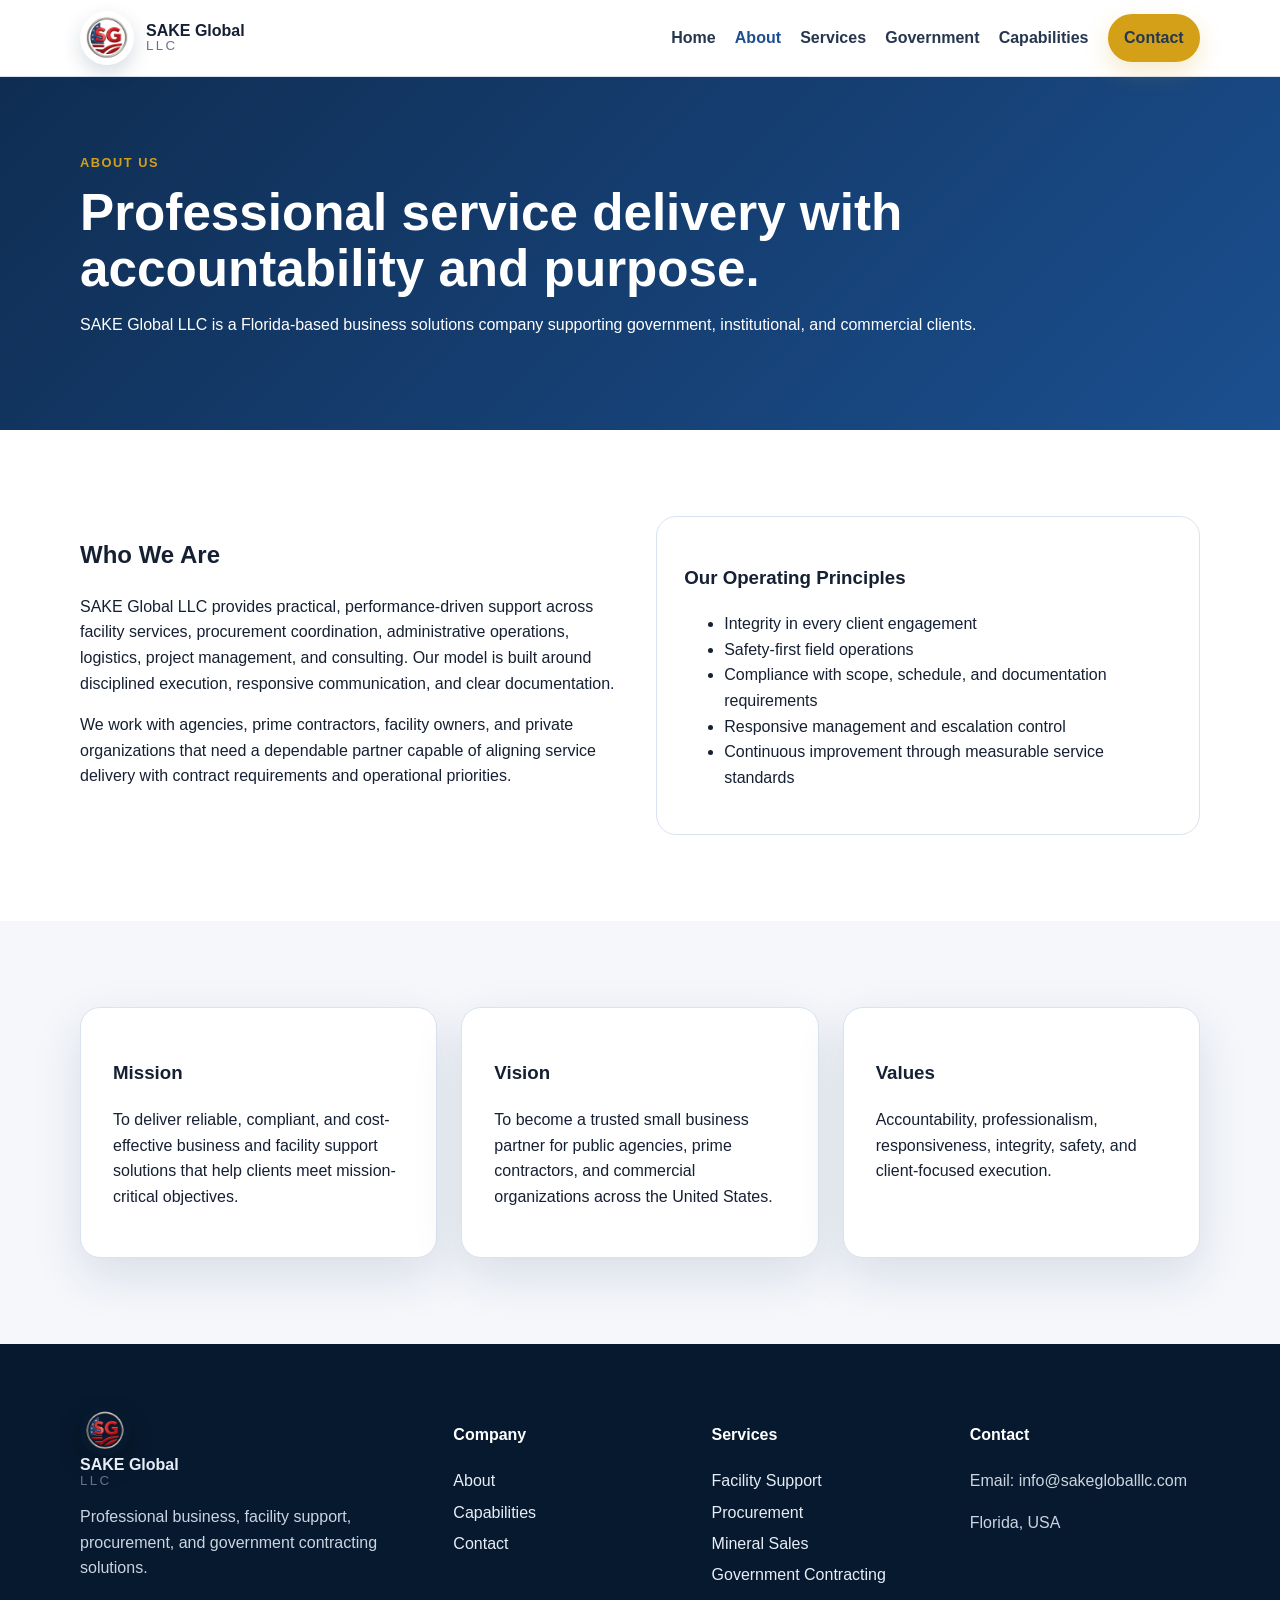
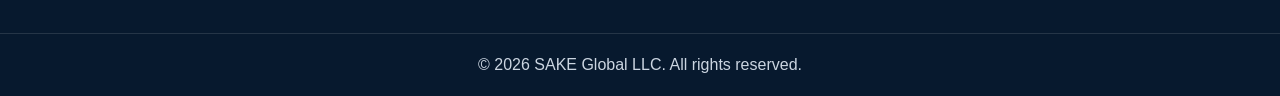
==== pages/about.html @ 5fb4ec03 "Initial commit" ====
﻿<!DOCTYPE html><html lang="en"><head><meta charset="UTF-8"><meta name="viewport" content="width=device-width, initial-scale=1.0"><title>About | SAKE Global LLC</title><link rel="icon" href="../assets/img/emboss-sg-logo.png" type="image/png"><link rel="stylesheet" href="../assets/css/styles.css"></head><body><header class="site-header"><div class="container nav-wrap"><a class="logo" href="../index.html"><img class="logo-mark" src="../assets/img/emboss-sg-logo.png" alt=""><span class="logo-text"><strong>SAKE Global</strong><small>LLC</small></span></a><button class="nav-toggle" aria-label="Open navigation" aria-expanded="false">&#9776;</button><nav class="site-nav"><a href="../index.html">Home</a><a class="active" href="about.html">About</a><a href="services.html">Services</a><a href="government.html">Government</a><a href="capabilities.html">Capabilities</a><a class="btn btn-small" href="contact.html">Contact</a></nav></div></header><main><section class="page-hero"><div class="container"><p class="eyebrow">About us</p><h1>Professional service delivery with accountability and purpose.</h1><p>SAKE Global LLC is a Florida-based business solutions company supporting government, institutional, and commercial clients.</p></div></section><section class="section"><div class="container content-grid"><div><h2>Who We Are</h2><p>SAKE Global LLC provides practical, performance-driven support across facility services, procurement coordination, administrative operations, logistics, project management, and consulting. Our model is built around disciplined execution, responsive communication, and clear documentation.</p><p>We work with agencies, prime contractors, facility owners, and private organizations that need a dependable partner capable of aligning service delivery with contract requirements and operational priorities.</p></div><div class="list-card"><h3>Our Operating Principles</h3><ul><li>Integrity in every client engagement</li><li>Safety-first field operations</li><li>Compliance with scope, schedule, and documentation requirements</li><li>Responsive management and escalation control</li><li>Continuous improvement through measurable service standards</li></ul></div></div></section><section class="section alt"><div class="container cards three"><article class="card"><h3>Mission</h3><p>To deliver reliable, compliant, and cost-effective business and facility support solutions that help clients meet mission-critical objectives.</p></article><article class="card"><h3>Vision</h3><p>To become a trusted small business partner for public agencies, prime contractors, and commercial organizations across the United States.</p></article><article class="card"><h3>Values</h3><p>Accountability, professionalism, responsiveness, integrity, safety, and client-focused execution.</p></article></div></section></main><footer class="site-footer"><div class="container footer-grid"><div><a class="logo footer-logo" href="../index.html"><img class="logo-mark" src="../assets/img/emboss-sg-logo.png" alt=""><span class="logo-text"><strong>SAKE Global</strong><small>LLC</small></span></a><p>Professional business, facility support, procurement, and government contracting solutions.</p></div><div><h4>Company</h4><a href="about.html">About</a><a href="capabilities.html">Capabilities</a><a href="contact.html">Contact</a></div><div><h4>Services</h4><a href="services.html">Facility Support</a><a href="services.html">Procurement</a><a href="services.html">Mineral Sales</a><a href="government.html">Government Contracting</a></div><div><h4>Contact</h4><p>Email: info@sakegloballlc.com</p><p>Florida, USA</p></div></div><div class="footer-bottom">&copy; <span id="year"></span> SAKE Global LLC. All rights reserved.</div></footer><script src="../assets/js/main.js"></script></body></html>
---- assets/css/styles.css ----
:root{
  --navy:#0f2d52;--blue:#1b4f8f;--gold:#d4a017;--ink:#162033;--muted:#64748b;--light:#f5f7fb;--white:#fff;--border:#d9e2ef;--shadow:0 18px 50px rgba(15,45,82,.12);--radius:20px
}
*{box-sizing:border-box}html{scroll-behavior:smooth}body{margin:0;font-family:Inter,Segoe UI,Roboto,Arial,sans-serif;color:var(--ink);line-height:1.6;background:var(--white)}a{color:inherit;text-decoration:none}.container{width:min(1120px,92%);margin:auto}.site-header{position:sticky;top:0;background:rgba(255,255,255,.94);backdrop-filter:blur(12px);border-bottom:1px solid var(--border);z-index:20}.nav-wrap{display:flex;align-items:center;justify-content:space-between;min-height:76px}.logo{display:flex;gap:.75rem;align-items:center}.logo-mark{display:block;width:54px;height:54px;border-radius:50%;object-fit:cover;box-shadow:0 8px 20px rgba(15,45,82,.16)}.logo-text{display:flex;flex-direction:column;line-height:1.1}.logo-text small{color:var(--muted);letter-spacing:.18em;text-transform:uppercase}.site-nav{display:flex;align-items:center;gap:1.2rem;font-weight:600}.site-nav a{color:#26364f}.site-nav a:hover,.site-nav .active{color:var(--blue)}.nav-toggle{display:none;background:none;border:0;font-size:1.8rem}.btn{display:inline-flex;align-items:center;justify-content:center;padding:.9rem 1.25rem;border-radius:999px;background:var(--gold);color:#10233d;font-weight:800;border:2px solid var(--gold);box-shadow:0 10px 25px rgba(212,160,23,.22)}.btn:hover{transform:translateY(-1px)}.btn-outline{background:transparent;color:var(--white);border-color:rgba(255,255,255,.55);box-shadow:none}.btn-small{padding:.55rem .9rem}.hero{background:linear-gradient(135deg,rgba(15,45,82,.97),rgba(27,79,143,.9)),radial-gradient(circle at 80% 15%,rgba(212,160,23,.4),transparent 30%);color:var(--white);padding:92px 0}.hero-grid{display:grid;grid-template-columns:1.2fr .8fr;gap:48px;align-items:center}.eyebrow{margin:0 0 .75rem;color:var(--gold);font-weight:800;letter-spacing:.12em;text-transform:uppercase;font-size:.8rem}.hero h1{font-size:clamp(2.4rem,5vw,4.8rem);line-height:1.02;margin:.2rem 0 1.2rem}.hero-lead{font-size:1.18rem;color:#dbe7f5;max-width:720px}.hero-actions{display:flex;gap:1rem;flex-wrap:wrap;margin:2rem 0}.trust-row{display:flex;gap:.75rem;flex-wrap:wrap}.trust-row span{padding:.45rem .75rem;background:rgba(255,255,255,.1);border:1px solid rgba(255,255,255,.18);border-radius:999px}.hero-card{background:rgba(255,255,255,.1);border:1px solid rgba(255,255,255,.22);border-radius:var(--radius);padding:2rem;box-shadow:var(--shadow)}.hero-logo{display:block;width:min(210px,64%);aspect-ratio:1;margin:0 auto 1.5rem;border-radius:50%;object-fit:cover;box-shadow:0 20px 45px rgba(0,0,0,.24)}.check-list{padding:0;margin:0;list-style:none}.check-list li{padding:.7rem 0 .7rem 2rem;position:relative;border-bottom:1px solid rgba(255,255,255,.14)}.check-list li:before{content:'\2713';position:absolute;left:0;color:var(--gold);font-weight:900}.section{padding:86px 0}.section.alt{background:var(--light)}.section-heading{text-align:center;max-width:760px;margin-bottom:36px}.section-heading h2,.split h2,.cta h2{font-size:clamp(2rem,3.5vw,3rem);line-height:1.1;margin:.2rem 0 1rem}.cards{display:grid;gap:24px}.cards.three{grid-template-columns:repeat(3,1fr)}.card{background:var(--white);border:1px solid var(--border);border-radius:var(--radius);padding:2rem;box-shadow:var(--shadow)}.icon{width:48px;height:48px;border-radius:14px;background:#eef4fb;color:var(--blue);display:grid;place-items:center;font-weight:900;margin-bottom:1rem}.split{display:grid;grid-template-columns:1fr 1fr;gap:48px;align-items:start}.feature-list{display:grid;gap:16px}.feature-list div{background:var(--white);border:1px solid var(--border);border-radius:16px;padding:1.2rem}.feature-list strong{display:block;color:var(--navy)}.feature-list span{color:var(--muted)}.text-link{color:var(--blue);font-weight:800}.cta{padding-top:0}.cta-box{display:flex;align-items:center;justify-content:space-between;gap:24px;background:var(--navy);color:var(--white);border-radius:28px;padding:44px}.site-footer{background:#07192e;color:#cbd5e1;padding-top:56px}.footer-grid{display:grid;grid-template-columns:1.5fr 1fr 1fr 1fr;gap:28px}.site-footer a{display:block;color:#e8eef7;margin:.35rem 0}.site-footer h4{color:#fff}.footer-bottom{text-align:center;border-top:1px solid rgba(255,255,255,.12);margin-top:36px;padding:18px}.footer-logo .logo-mark{width:50px;height:50px;box-shadow:0 10px 24px rgba(0,0,0,.22)}.page-hero{background:linear-gradient(135deg,var(--navy),var(--blue));color:var(--white);padding:76px 0}.page-hero h1{font-size:clamp(2.2rem,4vw,4rem);line-height:1.08;margin:.2rem 0}.content-grid{display:grid;grid-template-columns:1fr 1fr;gap:32px}.list-card{background:var(--white);border:1px solid var(--border);border-radius:var(--radius);padding:1.7rem}.contact-grid{display:grid;grid-template-columns:1fr 1fr;gap:36px}.form{display:grid;gap:14px}.form input,.form textarea,.form select{width:100%;padding:1rem;border:1px solid var(--border);border-radius:14px;font:inherit}.form textarea{min-height:150px}.notice{padding:1rem;border-left:4px solid var(--gold);background:#fff8e3;border-radius:12px}@media(max-width:820px){.nav-toggle{display:block}.site-nav{position:absolute;left:0;right:0;top:76px;background:#fff;display:none;flex-direction:column;align-items:flex-start;padding:1rem 4%;border-bottom:1px solid var(--border)}.site-nav.open{display:flex}.hero-grid,.split,.content-grid,.contact-grid{grid-template-columns:1fr}.cards.three,.footer-grid{grid-template-columns:1fr}.cta-box{flex-direction:column;align-items:flex-start}.btn-outline{color:var(--white)}.hero{padding:70px 0}.hero-logo{width:min(180px,72%)}}
.service-browser{display:grid;grid-template-columns:1.25fr .85fr;gap:28px;align-items:start}.service-list{display:grid;grid-template-columns:repeat(2,minmax(0,1fr));gap:18px}.service-card{appearance:none;background:var(--white);border:1px solid var(--border);border-radius:var(--radius);box-shadow:0 14px 34px rgba(15,45,82,.1);color:var(--ink);cursor:pointer;display:grid;font:inherit;gap:.75rem;overflow:hidden;padding:0 0 1.2rem;text-align:left;transition:border-color .2s ease,box-shadow .2s ease,transform .2s ease}.service-card:hover,.service-card.active{border-color:rgba(27,79,143,.55);box-shadow:0 20px 45px rgba(15,45,82,.16);transform:translateY(-2px)}.service-card:focus-visible{outline:3px solid rgba(212,160,23,.5);outline-offset:3px}.service-card img{aspect-ratio:16/10;display:block;height:auto;object-fit:cover;width:100%}.service-card .icon{margin:0 1.2rem}.service-card strong{color:var(--navy);display:block;font-size:1.05rem;line-height:1.25;margin:0 1.2rem}.service-card span:last-child{color:var(--muted);display:block;font-size:.95rem;line-height:1.45;margin:0 1.2rem}.service-detail{background:#0b2038;border:1px solid rgba(255,255,255,.12);border-radius:var(--radius);box-shadow:0 22px 60px rgba(7,25,46,.24);color:var(--white);overflow:hidden;padding:1.4rem;position:sticky;top:98px;transition:opacity .18s ease,transform .18s ease}.service-detail.is-changing{opacity:.55;transform:translateY(4px)}.service-detail>img{aspect-ratio:16/10;border-radius:16px;display:block;margin-bottom:1.3rem;object-fit:cover;width:100%}.service-detail h2{font-size:clamp(1.7rem,2.4vw,2.45rem);line-height:1.08;margin:.2rem 0 1rem}.service-detail p:not(.eyebrow){color:#dbe7f5}.check-list.dark li{border-bottom:1px solid rgba(255,255,255,.12)}.service-detail-actions{align-items:center;display:flex;gap:1rem;justify-content:space-between;margin-top:1.4rem}.service-stepper{display:flex;gap:.55rem}.service-stepper button{align-items:center;background:rgba(255,255,255,.1);border:1px solid rgba(255,255,255,.26);border-radius:50%;color:var(--white);cursor:pointer;display:inline-flex;font-size:1.2rem;font-weight:900;height:44px;justify-content:center;width:44px}.service-stepper button:hover{background:rgba(255,255,255,.18)}@media(max-width:980px){.service-browser{grid-template-columns:1fr}.service-detail{position:static}.service-list{grid-template-columns:repeat(2,minmax(0,1fr))}}@media(max-width:620px){.service-list{grid-template-columns:1fr}.service-detail-actions{align-items:flex-start;flex-direction:column}.service-detail-actions .btn{width:100%}.service-stepper{width:100%}.service-stepper button{flex:1;border-radius:999px}.service-card .icon{width:44px;height:44px}.logo-text strong{font-size:.95rem}.logo-text small{font-size:.68rem}.logo-mark{width:48px;height:48px}}
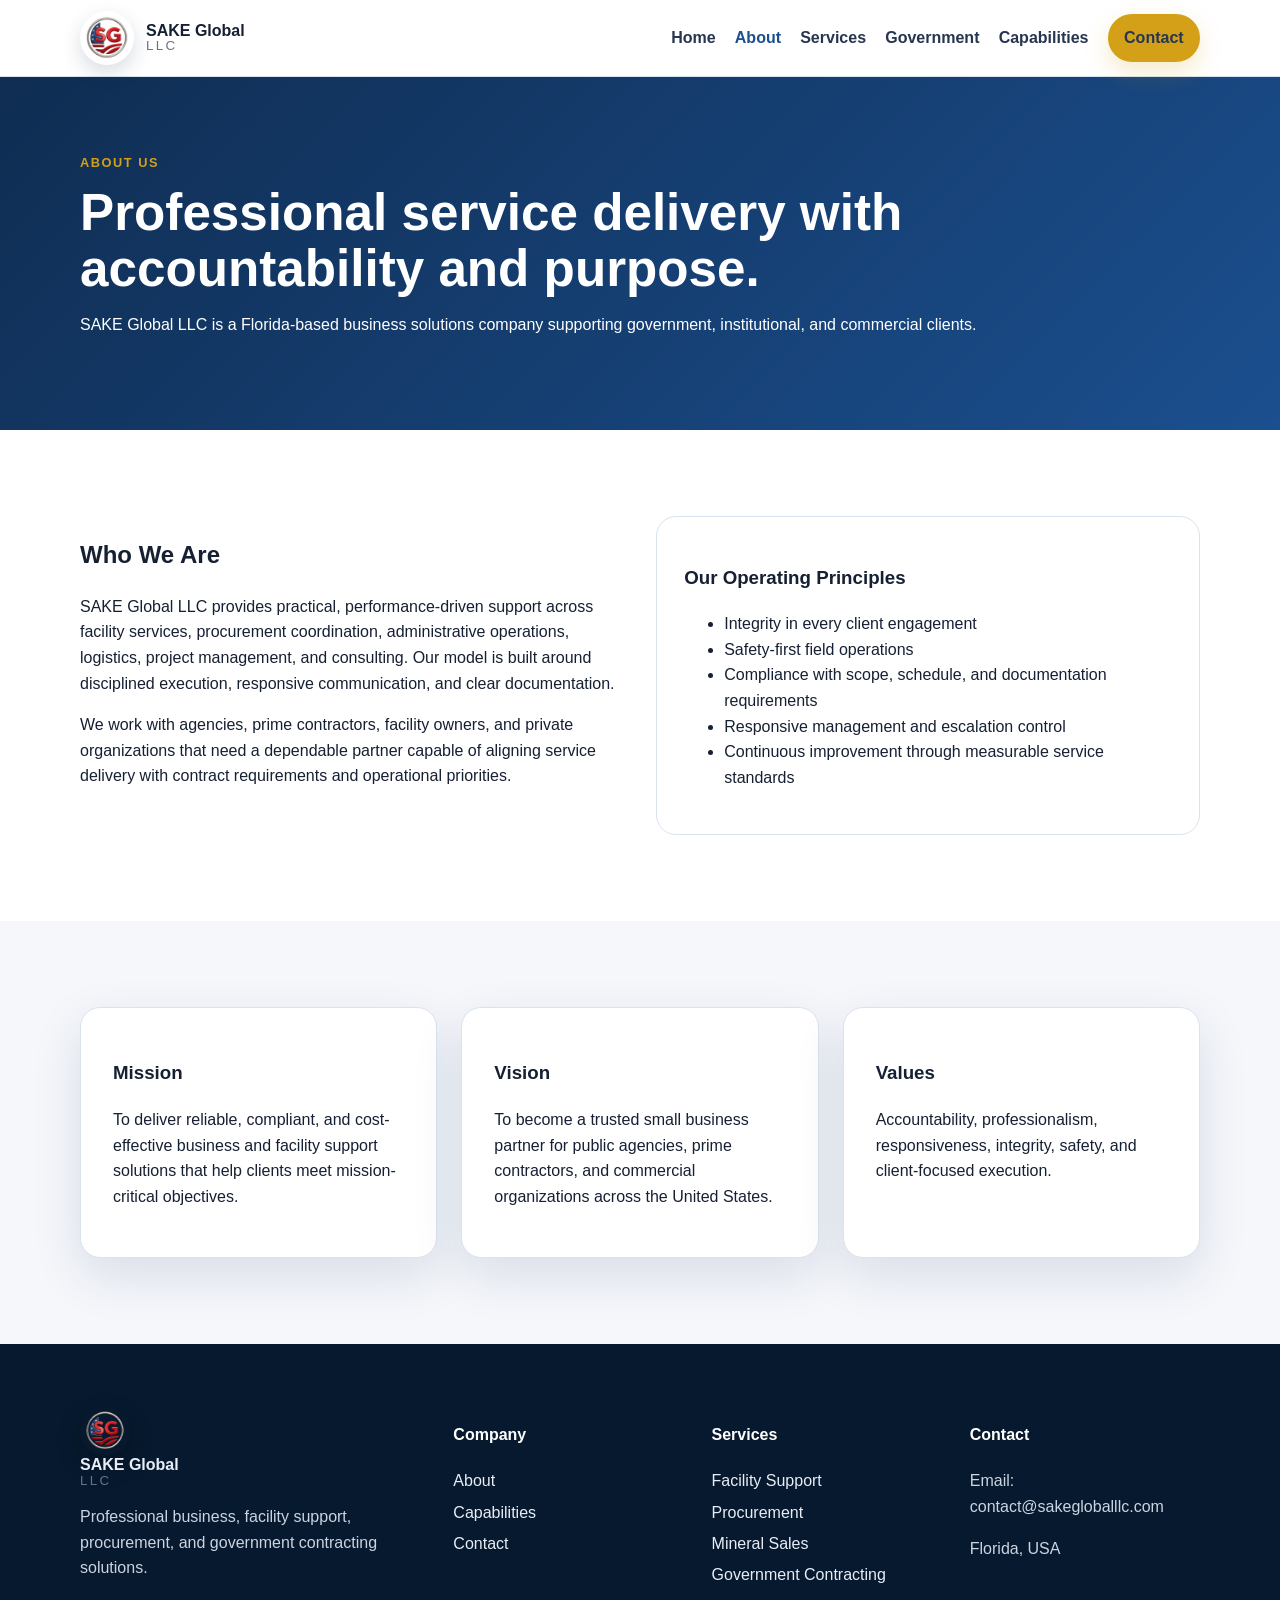
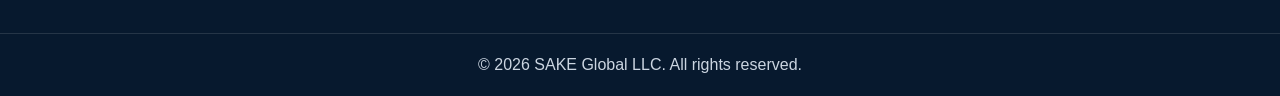
==== commit 7003a48c: "Added DevOps and App development" ====
--- a/pages/about.html
+++ b/pages/about.html
@@ -1,4 +1,5 @@
-﻿<!DOCTYPE html><html lang="en"><head><meta charset="UTF-8"><meta name="viewport" content="width=device-width, initial-scale=1.0"><title>About | SAKE Global LLC</title><link rel="icon" href="../assets/img/emboss-sg-logo.png" type="image/png"><link rel="stylesheet" href="../assets/css/styles.css"></head><body><header class="site-header"><div class="container nav-wrap"><a class="logo" href="../index.html"><img class="logo-mark" src="../assets/img/emboss-sg-logo.png" alt=""><span class="logo-text"><strong>SAKE Global</strong><small>LLC</small></span></a><button class="nav-toggle" aria-label="Open navigation" aria-expanded="false">&#9776;</button><nav class="site-nav"><a href="../index.html">Home</a><a class="active" href="about.html">About</a><a href="services.html">Services</a><a href="government.html">Government</a><a href="capabilities.html">Capabilities</a><a class="btn btn-small" href="contact.html">Contact</a></nav></div></header><main><section class="page-hero"><div class="container"><p class="eyebrow">About us</p><h1>Professional service delivery with accountability and purpose.</h1><p>SAKE Global LLC is a Florida-based business solutions company supporting government, institutional, and commercial clients.</p></div></section><section class="section"><div class="container content-grid"><div><h2>Who We Are</h2><p>SAKE Global LLC provides practical, performance-driven support across facility services, procurement coordination, administrative operations, logistics, project management, and consulting. Our model is built around disciplined execution, responsive communication, and clear documentation.</p><p>We work with agencies, prime contractors, facility owners, and private organizations that need a dependable partner capable of aligning service delivery with contract requirements and operational priorities.</p></div><div class="list-card"><h3>Our Operating Principles</h3><ul><li>Integrity in every client engagement</li><li>Safety-first field operations</li><li>Compliance with scope, schedule, and documentation requirements</li><li>Responsive management and escalation control</li><li>Continuous improvement through measurable service standards</li></ul></div></div></section><section class="section alt"><div class="container cards three"><article class="card"><h3>Mission</h3><p>To deliver reliable, compliant, and cost-effective business and facility support solutions that help clients meet mission-critical objectives.</p></article><article class="card"><h3>Vision</h3><p>To become a trusted small business partner for public agencies, prime contractors, and commercial organizations across the United States.</p></article><article class="card"><h3>Values</h3><p>Accountability, professionalism, responsiveness, integrity, safety, and client-focused execution.</p></article></div></section></main><footer class="site-footer"><div class="container footer-grid"><div><a class="logo footer-logo" href="../index.html"><img class="logo-mark" src="../assets/img/emboss-sg-logo.png" alt=""><span class="logo-text"><strong>SAKE Global</strong><small>LLC</small></span></a><p>Professional business, facility support, procurement, and government contracting solutions.</p></div><div><h4>Company</h4><a href="about.html">About</a><a href="capabilities.html">Capabilities</a><a href="contact.html">Contact</a></div><div><h4>Services</h4><a href="services.html">Facility Support</a><a href="services.html">Procurement</a><a href="services.html">Mineral Sales</a><a href="government.html">Government Contracting</a></div><div><h4>Contact</h4><p>Email: info@sakegloballlc.com</p><p>Florida, USA</p></div></div><div class="footer-bottom">&copy; <span id="year"></span> SAKE Global LLC. All rights reserved.</div></footer><script src="../assets/js/main.js"></script></body></html>
+﻿<!DOCTYPE html><html lang="en"><head><meta charset="UTF-8"><meta name="viewport" content="width=device-width, initial-scale=1.0"><title>About | SAKE Global LLC</title><link rel="icon" href="../assets/img/emboss-sg-logo.png" type="image/png"><link rel="stylesheet" href="../assets/css/styles.css"></head><body><header class="site-header"><div class="container nav-wrap"><a class="logo" href="../index.html"><img class="logo-mark" src="../assets/img/emboss-sg-logo.png" alt=""><span class="logo-text"><strong>SAKE Global</strong><small>LLC</small></span></a><button class="nav-toggle" aria-label="Open navigation" aria-expanded="false">&#9776;</button><nav class="site-nav"><a href="../index.html">Home</a><a class="active" href="about.html">About</a><a href="services.html">Services</a><a href="government.html">Government</a><a href="capabilities.html">Capabilities</a><a class="btn btn-small" href="contact.html">Contact</a></nav></div></header><main><section class="page-hero"><div class="container"><p class="eyebrow">About us</p><h1>Professional service delivery with accountability and purpose.</h1><p>SAKE Global LLC is a Florida-based business solutions company supporting government, institutional, and commercial clients.</p></div></section><section class="section"><div class="container content-grid"><div><h2>Who We Are</h2><p>SAKE Global LLC provides practical, performance-driven support across facility services, procurement coordination, administrative operations, logistics, project management, and consulting. Our model is built around disciplined execution, responsive communication, and clear documentation.</p><p>We work with agencies, prime contractors, facility owners, and private organizations that need a dependable partner capable of aligning service delivery with contract requirements and operational priorities.</p></div><div class="list-card"><h3>Our Operating Principles</h3><ul><li>Integrity in every client engagement</li><li>Safety-first field operations</li><li>Compliance with scope, schedule, and documentation requirements</li><li>Responsive management and escalation control</li><li>Continuous improvement through measurable service standards</li></ul></div></div></section><section class="section alt"><div class="container cards three"><article class="card"><h3>Mission</h3><p>To deliver reliable, compliant, and cost-effective business and facility support solutions that help clients meet mission-critical objectives.</p></article><article class="card"><h3>Vision</h3><p>To become a trusted small business partner for public agencies, prime contractors, and commercial organizations across the United States.</p></article><article class="card"><h3>Values</h3><p>Accountability, professionalism, responsiveness, integrity, safety, and client-focused execution.</p></article></div></section></main><footer class="site-footer"><div class="container footer-grid"><div><a class="logo footer-logo" href="../index.html"><img class="logo-mark" src="../assets/img/emboss-sg-logo.png" alt=""><span class="logo-text"><strong>SAKE Global</strong><small>LLC</small></span></a><p>Professional business, facility support, procurement, and government contracting solutions.</p></div><div><h4>Company</h4><a href="about.html">About</a><a href="capabilities.html">Capabilities</a><a href="contact.html">Contact</a></div><div><h4>Services</h4><a href="services.html">Facility Support</a><a href="services.html">Procurement</a><a href="services.html">Mineral Sales</a><a href="government.html">Government Contracting</a></div><div><h4>Contact</h4><p>Email: contact@sakegloballlc.com</p><p>Florida, USA</p></div></div><div class="footer-bottom">&copy; <span id="year"></span> SAKE Global LLC. All rights reserved.</div></footer><script src="../assets/js/main.js"></script></body></html>
 
 
 
+
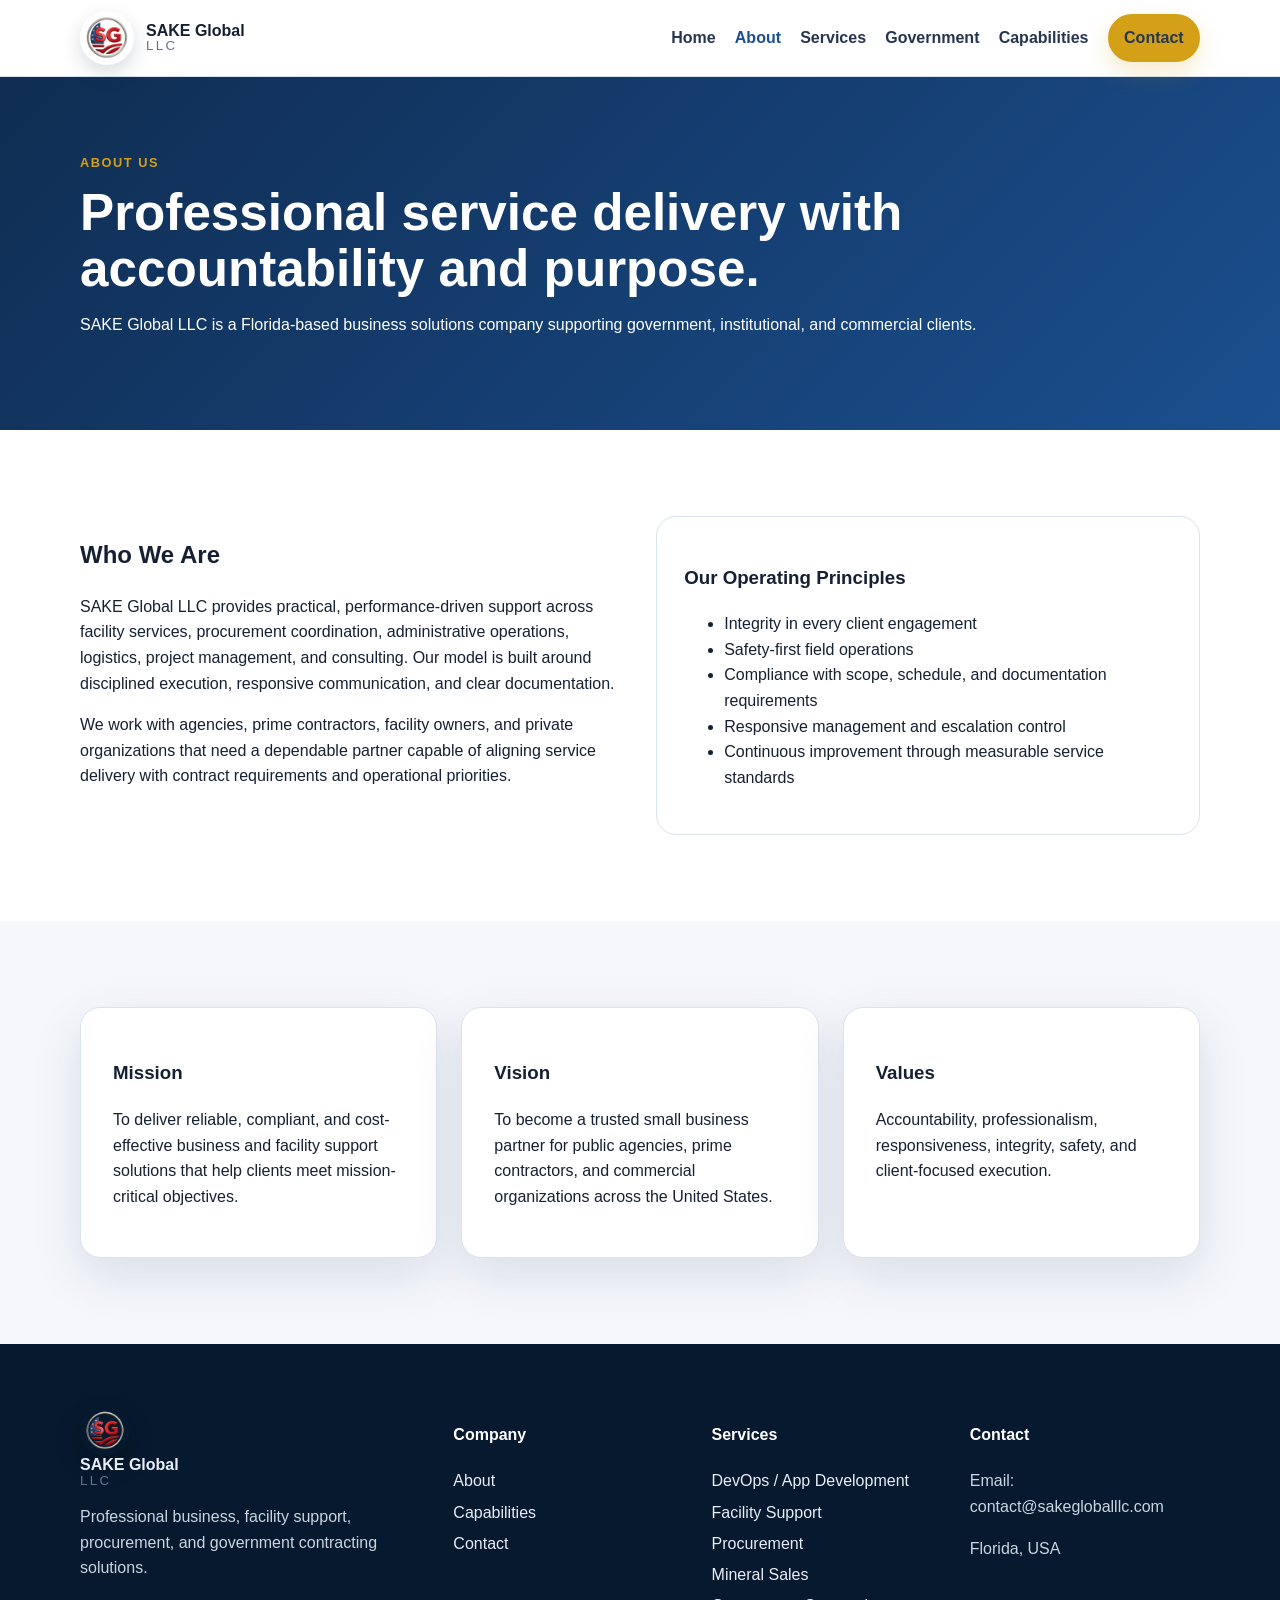
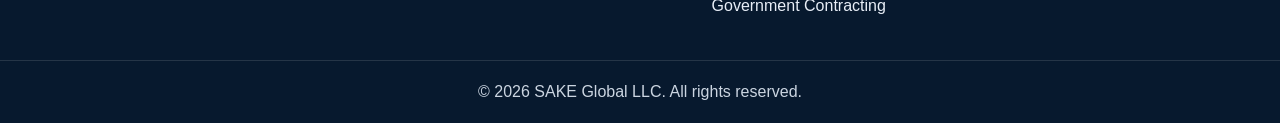
==== commit 0b53ff3e: "Fixed issue with form not returning to home page; added hover effect to homepage" ====
--- a/pages/about.html
+++ b/pages/about.html
@@ -1,4 +1,4 @@
-﻿<!DOCTYPE html><html lang="en"><head><meta charset="UTF-8"><meta name="viewport" content="width=device-width, initial-scale=1.0"><title>About | SAKE Global LLC</title><link rel="icon" href="../assets/img/emboss-sg-logo.png" type="image/png"><link rel="stylesheet" href="../assets/css/styles.css"></head><body><header class="site-header"><div class="container nav-wrap"><a class="logo" href="../index.html"><img class="logo-mark" src="../assets/img/emboss-sg-logo.png" alt=""><span class="logo-text"><strong>SAKE Global</strong><small>LLC</small></span></a><button class="nav-toggle" aria-label="Open navigation" aria-expanded="false">&#9776;</button><nav class="site-nav"><a href="../index.html">Home</a><a class="active" href="about.html">About</a><a href="services.html">Services</a><a href="government.html">Government</a><a href="capabilities.html">Capabilities</a><a class="btn btn-small" href="contact.html">Contact</a></nav></div></header><main><section class="page-hero"><div class="container"><p class="eyebrow">About us</p><h1>Professional service delivery with accountability and purpose.</h1><p>SAKE Global LLC is a Florida-based business solutions company supporting government, institutional, and commercial clients.</p></div></section><section class="section"><div class="container content-grid"><div><h2>Who We Are</h2><p>SAKE Global LLC provides practical, performance-driven support across facility services, procurement coordination, administrative operations, logistics, project management, and consulting. Our model is built around disciplined execution, responsive communication, and clear documentation.</p><p>We work with agencies, prime contractors, facility owners, and private organizations that need a dependable partner capable of aligning service delivery with contract requirements and operational priorities.</p></div><div class="list-card"><h3>Our Operating Principles</h3><ul><li>Integrity in every client engagement</li><li>Safety-first field operations</li><li>Compliance with scope, schedule, and documentation requirements</li><li>Responsive management and escalation control</li><li>Continuous improvement through measurable service standards</li></ul></div></div></section><section class="section alt"><div class="container cards three"><article class="card"><h3>Mission</h3><p>To deliver reliable, compliant, and cost-effective business and facility support solutions that help clients meet mission-critical objectives.</p></article><article class="card"><h3>Vision</h3><p>To become a trusted small business partner for public agencies, prime contractors, and commercial organizations across the United States.</p></article><article class="card"><h3>Values</h3><p>Accountability, professionalism, responsiveness, integrity, safety, and client-focused execution.</p></article></div></section></main><footer class="site-footer"><div class="container footer-grid"><div><a class="logo footer-logo" href="../index.html"><img class="logo-mark" src="../assets/img/emboss-sg-logo.png" alt=""><span class="logo-text"><strong>SAKE Global</strong><small>LLC</small></span></a><p>Professional business, facility support, procurement, and government contracting solutions.</p></div><div><h4>Company</h4><a href="about.html">About</a><a href="capabilities.html">Capabilities</a><a href="contact.html">Contact</a></div><div><h4>Services</h4><a href="services.html">Facility Support</a><a href="services.html">Procurement</a><a href="services.html">Mineral Sales</a><a href="government.html">Government Contracting</a></div><div><h4>Contact</h4><p>Email: contact@sakegloballlc.com</p><p>Florida, USA</p></div></div><div class="footer-bottom">&copy; <span id="year"></span> SAKE Global LLC. All rights reserved.</div></footer><script src="../assets/js/main.js"></script></body></html>
+﻿<!DOCTYPE html><html lang="en"><head><meta charset="UTF-8"><meta name="viewport" content="width=device-width, initial-scale=1.0"><title>About | SAKE Global LLC</title><link rel="icon" href="../assets/img/emboss-sg-logo.png" type="image/png"><link rel="stylesheet" href="../assets/css/styles.css"></head><body><header class="site-header"><div class="container nav-wrap"><a class="logo" href="../index.html"><img class="logo-mark" src="../assets/img/emboss-sg-logo.png" alt=""><span class="logo-text"><strong>SAKE Global</strong><small>LLC</small></span></a><button class="nav-toggle" aria-label="Open navigation" aria-expanded="false">&#9776;</button><nav class="site-nav"><a href="../index.html">Home</a><a class="active" href="about.html">About</a><a href="services.html">Services</a><a href="government.html">Government</a><a href="capabilities.html">Capabilities</a><a class="btn btn-small" href="contact.html">Contact</a></nav></div></header><main><section class="page-hero"><div class="container"><p class="eyebrow">About us</p><h1>Professional service delivery with accountability and purpose.</h1><p>SAKE Global LLC is a Florida-based business solutions company supporting government, institutional, and commercial clients.</p></div></section><section class="section"><div class="container content-grid"><div><h2>Who We Are</h2><p>SAKE Global LLC provides practical, performance-driven support across facility services, procurement coordination, administrative operations, logistics, project management, and consulting. Our model is built around disciplined execution, responsive communication, and clear documentation.</p><p>We work with agencies, prime contractors, facility owners, and private organizations that need a dependable partner capable of aligning service delivery with contract requirements and operational priorities.</p></div><div class="list-card"><h3>Our Operating Principles</h3><ul><li>Integrity in every client engagement</li><li>Safety-first field operations</li><li>Compliance with scope, schedule, and documentation requirements</li><li>Responsive management and escalation control</li><li>Continuous improvement through measurable service standards</li></ul></div></div></section><section class="section alt"><div class="container cards three"><article class="card"><h3>Mission</h3><p>To deliver reliable, compliant, and cost-effective business and facility support solutions that help clients meet mission-critical objectives.</p></article><article class="card"><h3>Vision</h3><p>To become a trusted small business partner for public agencies, prime contractors, and commercial organizations across the United States.</p></article><article class="card"><h3>Values</h3><p>Accountability, professionalism, responsiveness, integrity, safety, and client-focused execution.</p></article></div></section></main><footer class="site-footer"><div class="container footer-grid"><div><a class="logo footer-logo" href="../index.html"><img class="logo-mark" src="../assets/img/emboss-sg-logo.png" alt=""><span class="logo-text"><strong>SAKE Global</strong><small>LLC</small></span></a><p>Professional business, facility support, procurement, and government contracting solutions.</p></div><div><h4>Company</h4><a href="about.html">About</a><a href="capabilities.html">Capabilities</a><a href="contact.html">Contact</a></div><div><h4>Services</h4><a href="services.html">DevOps / App Development</a><a href="services.html">Facility Support</a><a href="services.html">Procurement</a><a href="services.html">Mineral Sales</a><a href="government.html">Government Contracting</a></div><div><h4>Contact</h4><p>Email: contact@sakegloballlc.com</p><p>Florida, USA</p></div></div><div class="footer-bottom">&copy; <span id="year"></span> SAKE Global LLC. All rights reserved.</div></footer><script src="../assets/js/main.js"></script></body></html>
 
 
 
--- a/assets/css/styles.css
+++ b/assets/css/styles.css
@@ -1,5 +1,7 @@
-:root{
+﻿:root{
   --navy:#0f2d52;--blue:#1b4f8f;--gold:#d4a017;--ink:#162033;--muted:#64748b;--light:#f5f7fb;--white:#fff;--border:#d9e2ef;--shadow:0 18px 50px rgba(15,45,82,.12);--radius:20px
 }
 *{box-sizing:border-box}html{scroll-behavior:smooth}body{margin:0;font-family:Inter,Segoe UI,Roboto,Arial,sans-serif;color:var(--ink);line-height:1.6;background:var(--white)}a{color:inherit;text-decoration:none}.container{width:min(1120px,92%);margin:auto}.site-header{position:sticky;top:0;background:rgba(255,255,255,.94);backdrop-filter:blur(12px);border-bottom:1px solid var(--border);z-index:20}.nav-wrap{display:flex;align-items:center;justify-content:space-between;min-height:76px}.logo{display:flex;gap:.75rem;align-items:center}.logo-mark{display:block;width:54px;height:54px;border-radius:50%;object-fit:cover;box-shadow:0 8px 20px rgba(15,45,82,.16)}.logo-text{display:flex;flex-direction:column;line-height:1.1}.logo-text small{color:var(--muted);letter-spacing:.18em;text-transform:uppercase}.site-nav{display:flex;align-items:center;gap:1.2rem;font-weight:600}.site-nav a{color:#26364f}.site-nav a:hover,.site-nav .active{color:var(--blue)}.nav-toggle{display:none;background:none;border:0;font-size:1.8rem}.btn{display:inline-flex;align-items:center;justify-content:center;padding:.9rem 1.25rem;border-radius:999px;background:var(--gold);color:#10233d;font-weight:800;border:2px solid var(--gold);box-shadow:0 10px 25px rgba(212,160,23,.22)}.btn:hover{transform:translateY(-1px)}.btn-outline{background:transparent;color:var(--white);border-color:rgba(255,255,255,.55);box-shadow:none}.btn-small{padding:.55rem .9rem}.hero{background:linear-gradient(135deg,rgba(15,45,82,.97),rgba(27,79,143,.9)),radial-gradient(circle at 80% 15%,rgba(212,160,23,.4),transparent 30%);color:var(--white);padding:92px 0}.hero-grid{display:grid;grid-template-columns:1.2fr .8fr;gap:48px;align-items:center}.eyebrow{margin:0 0 .75rem;color:var(--gold);font-weight:800;letter-spacing:.12em;text-transform:uppercase;font-size:.8rem}.hero h1{font-size:clamp(2.4rem,5vw,4.8rem);line-height:1.02;margin:.2rem 0 1.2rem}.hero-lead{font-size:1.18rem;color:#dbe7f5;max-width:720px}.hero-actions{display:flex;gap:1rem;flex-wrap:wrap;margin:2rem 0}.trust-row{display:flex;gap:.75rem;flex-wrap:wrap}.trust-row span{padding:.45rem .75rem;background:rgba(255,255,255,.1);border:1px solid rgba(255,255,255,.18);border-radius:999px}.hero-card{background:rgba(255,255,255,.1);border:1px solid rgba(255,255,255,.22);border-radius:var(--radius);padding:2rem;box-shadow:var(--shadow)}.hero-logo{display:block;width:min(210px,64%);aspect-ratio:1;margin:0 auto 1.5rem;border-radius:50%;object-fit:cover;box-shadow:0 20px 45px rgba(0,0,0,.24)}.check-list{padding:0;margin:0;list-style:none}.check-list li{padding:.7rem 0 .7rem 2rem;position:relative;border-bottom:1px solid rgba(255,255,255,.14)}.check-list li:before{content:'\2713';position:absolute;left:0;color:var(--gold);font-weight:900}.section{padding:86px 0}.section.alt{background:var(--light)}.section-heading{text-align:center;max-width:760px;margin-bottom:36px}.section-heading h2,.split h2,.cta h2{font-size:clamp(2rem,3.5vw,3rem);line-height:1.1;margin:.2rem 0 1rem}.cards{display:grid;gap:24px}.cards.three{grid-template-columns:repeat(3,1fr)}.card{background:var(--white);border:1px solid var(--border);border-radius:var(--radius);padding:2rem;box-shadow:var(--shadow)}.icon{width:48px;height:48px;border-radius:14px;background:#eef4fb;color:var(--blue);display:grid;place-items:center;font-weight:900;margin-bottom:1rem}.split{display:grid;grid-template-columns:1fr 1fr;gap:48px;align-items:start}.feature-list{display:grid;gap:16px}.feature-list div{background:var(--white);border:1px solid var(--border);border-radius:16px;padding:1.2rem}.feature-list strong{display:block;color:var(--navy)}.feature-list span{color:var(--muted)}.text-link{color:var(--blue);font-weight:800}.cta{padding-top:0}.cta-box{display:flex;align-items:center;justify-content:space-between;gap:24px;background:var(--navy);color:var(--white);border-radius:28px;padding:44px}.site-footer{background:#07192e;color:#cbd5e1;padding-top:56px}.footer-grid{display:grid;grid-template-columns:1.5fr 1fr 1fr 1fr;gap:28px}.site-footer a{display:block;color:#e8eef7;margin:.35rem 0}.site-footer h4{color:#fff}.footer-bottom{text-align:center;border-top:1px solid rgba(255,255,255,.12);margin-top:36px;padding:18px}.footer-logo .logo-mark{width:50px;height:50px;box-shadow:0 10px 24px rgba(0,0,0,.22)}.page-hero{background:linear-gradient(135deg,var(--navy),var(--blue));color:var(--white);padding:76px 0}.page-hero h1{font-size:clamp(2.2rem,4vw,4rem);line-height:1.08;margin:.2rem 0}.content-grid{display:grid;grid-template-columns:1fr 1fr;gap:32px}.list-card{background:var(--white);border:1px solid var(--border);border-radius:var(--radius);padding:1.7rem}.contact-grid{display:grid;grid-template-columns:1fr 1fr;gap:36px}.form{display:grid;gap:14px}.form input,.form textarea,.form select{width:100%;padding:1rem;border:1px solid var(--border);border-radius:14px;font:inherit}.form textarea{min-height:150px}.notice{padding:1rem;border-left:4px solid var(--gold);background:#fff8e3;border-radius:12px}@media(max-width:820px){.nav-toggle{display:block}.site-nav{position:absolute;left:0;right:0;top:76px;background:#fff;display:none;flex-direction:column;align-items:flex-start;padding:1rem 4%;border-bottom:1px solid var(--border)}.site-nav.open{display:flex}.hero-grid,.split,.content-grid,.contact-grid{grid-template-columns:1fr}.cards.three,.footer-grid{grid-template-columns:1fr}.cta-box{flex-direction:column;align-items:flex-start}.btn-outline{color:var(--white)}.hero{padding:70px 0}.hero-logo{width:min(180px,72%)}}
 .service-browser{display:grid;grid-template-columns:1.25fr .85fr;gap:28px;align-items:start}.service-list{display:grid;grid-template-columns:repeat(2,minmax(0,1fr));gap:18px}.service-card{appearance:none;background:var(--white);border:1px solid var(--border);border-radius:var(--radius);box-shadow:0 14px 34px rgba(15,45,82,.1);color:var(--ink);cursor:pointer;display:grid;font:inherit;gap:.75rem;overflow:hidden;padding:0 0 1.2rem;text-align:left;transition:border-color .2s ease,box-shadow .2s ease,transform .2s ease}.service-card:hover,.service-card.active{border-color:rgba(27,79,143,.55);box-shadow:0 20px 45px rgba(15,45,82,.16);transform:translateY(-2px)}.service-card:focus-visible{outline:3px solid rgba(212,160,23,.5);outline-offset:3px}.service-card img{aspect-ratio:16/10;display:block;height:auto;object-fit:cover;width:100%}.service-card .icon{margin:0 1.2rem}.service-card strong{color:var(--navy);display:block;font-size:1.05rem;line-height:1.25;margin:0 1.2rem}.service-card span:last-child{color:var(--muted);display:block;font-size:.95rem;line-height:1.45;margin:0 1.2rem}.service-detail{background:#0b2038;border:1px solid rgba(255,255,255,.12);border-radius:var(--radius);box-shadow:0 22px 60px rgba(7,25,46,.24);color:var(--white);overflow:hidden;padding:1.4rem;position:sticky;top:98px;transition:opacity .18s ease,transform .18s ease}.service-detail.is-changing{opacity:.55;transform:translateY(4px)}.service-detail>img{aspect-ratio:16/10;border-radius:16px;display:block;margin-bottom:1.3rem;object-fit:cover;width:100%}.service-detail h2{font-size:clamp(1.7rem,2.4vw,2.45rem);line-height:1.08;margin:.2rem 0 1rem}.service-detail p:not(.eyebrow){color:#dbe7f5}.check-list.dark li{border-bottom:1px solid rgba(255,255,255,.12)}.service-detail-actions{align-items:center;display:flex;gap:1rem;justify-content:space-between;margin-top:1.4rem}.service-stepper{display:flex;gap:.55rem}.service-stepper button{align-items:center;background:rgba(255,255,255,.1);border:1px solid rgba(255,255,255,.26);border-radius:50%;color:var(--white);cursor:pointer;display:inline-flex;font-size:1.2rem;font-weight:900;height:44px;justify-content:center;width:44px}.service-stepper button:hover{background:rgba(255,255,255,.18)}@media(max-width:980px){.service-browser{grid-template-columns:1fr}.service-detail{position:static}.service-list{grid-template-columns:repeat(2,minmax(0,1fr))}}@media(max-width:620px){.service-list{grid-template-columns:1fr}.service-detail-actions{align-items:flex-start;flex-direction:column}.service-detail-actions .btn{width:100%}.service-stepper{width:100%}.service-stepper button{flex:1;border-radius:999px}.service-card .icon{width:44px;height:44px}.logo-text strong{font-size:.95rem}.logo-text small{font-size:.68rem}.logo-mark{width:48px;height:48px}}
+
+.cards.two{grid-template-columns:repeat(2,minmax(0,1fr))}.cards.two .card{overflow:hidden;position:relative;transition:border-color .25s ease,box-shadow .25s ease,transform .25s ease}.cards.two .card:after{background:linear-gradient(120deg,transparent,rgba(212,160,23,.14),transparent);content:'';inset:0;position:absolute;transform:translateX(-110%);transition:transform .55s ease;pointer-events:none}.cards.two .card:hover{border-color:rgba(27,79,143,.45);box-shadow:0 22px 48px rgba(15,45,82,.16);transform:translateY(-7px)}.cards.two .card:hover:after{transform:translateX(110%)}.cards.two .card:hover .icon{background:var(--blue);color:var(--white);transform:rotate(-4deg) scale(1.08)}.cards.two .icon{transition:background .25s ease,color .25s ease,transform .25s ease}@media(max-width:820px){.cards.two{grid-template-columns:1fr}}@media(prefers-reduced-motion:reduce){.cards.two .card,.cards.two .card:after,.cards.two .icon{transition:none}.cards.two .card:hover{transform:none}.cards.two .card:after{display:none}}
